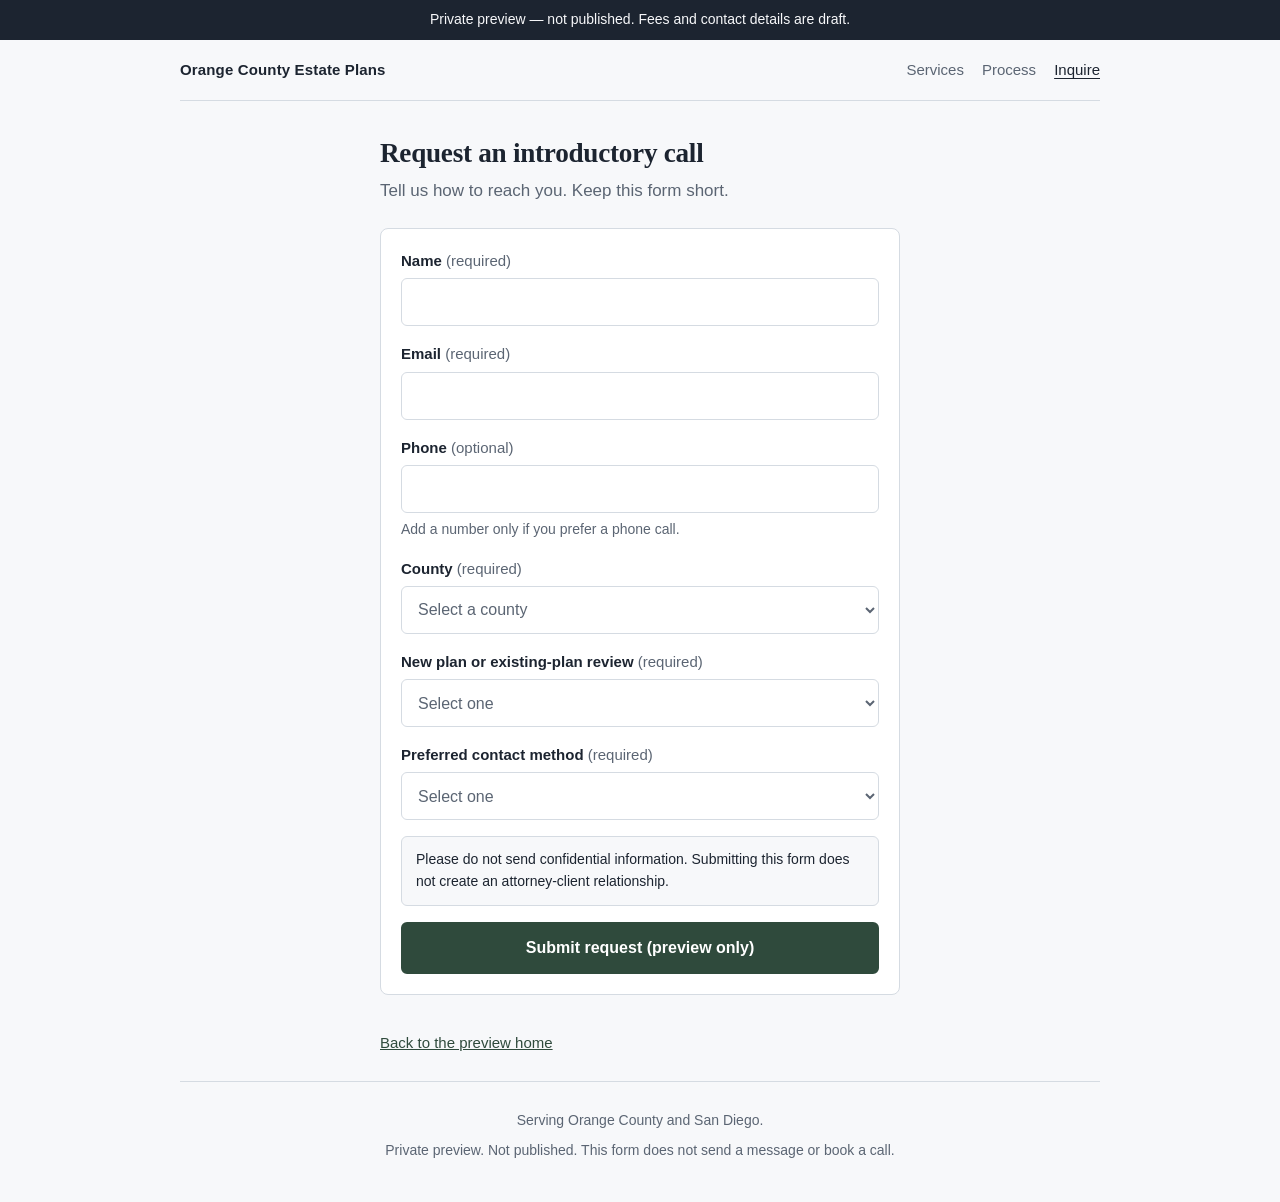
==== inquire.html @ a269a49a "Add an unpublished estate-planning site preview. Replace the self-assessment page on this branch wit" ====
<!DOCTYPE html>
<html lang="en">
<head>
  <meta charset="utf-8">
  <meta name="viewport" content="width=device-width, initial-scale=1">
  <title>Request a call — Orange County Estate Plans (private preview)</title>
  <meta name="description" content="Private unpublished preview. The inquiry form does not send a message or book a call.">
  <meta name="robots" content="noindex, nofollow, noarchive">
  <meta name="referrer" content="no-referrer">
  <meta name="theme-color" content="#F7F8FA">
  <link rel="stylesheet" href="styles.css">
</head>
<body>
  <a class="skip" href="#main">Skip to content</a>
  <p class="banner">Private preview — not published. Fees and contact details are draft.</p>
  <div class="wrap">
    <header class="site">
      <a class="wordmark" href="index.html">Orange County Estate Plans</a>
      <nav aria-label="Sections">
        <a href="index.html#services">Services</a>
        <a href="index.html#process">Process</a>
        <a href="inquire.html" aria-current="page">Inquire</a>
      </nav>
    </header>

    <main id="main" class="form-col">
      <h1 class="page-title">Request an introductory call</h1>
      <p class="lead">Tell us how to reach you. Keep this form short.</p>

      <noscript>
        <p class="notice">JavaScript is off, so this preview cannot show a confirmation. The form still does not email anyone or book a call.</p>
      </noscript>

      <form id="inquiry" method="post" action="inquire.html" novalidate onsubmit="event.preventDefault()">
        <div class="field">
          <label for="name">Name <span class="req">(required)</span></label>
          <input id="name" name="name" type="text" autocomplete="name" required aria-required="true" aria-describedby="name-error">
          <p id="name-error" class="error" hidden></p>
        </div>

        <div class="field">
          <label for="email">Email <span class="req">(required)</span></label>
          <input id="email" name="email" type="email" autocomplete="email" inputmode="email" required aria-required="true" aria-describedby="email-error">
          <p id="email-error" class="error" hidden></p>
        </div>

        <div class="field">
          <label for="phone">Phone <span class="optional">(optional)</span></label>
          <input id="phone" name="phone" type="tel" autocomplete="tel" inputmode="tel" aria-describedby="phone-hint phone-error">
          <p id="phone-hint" class="hint">Add a number only if you prefer a phone call.</p>
          <p id="phone-error" class="error" hidden></p>
        </div>

        <div class="field">
          <label for="county">County <span class="req">(required)</span></label>
          <select id="county" name="county" required aria-required="true" aria-describedby="county-error">
            <option value="">Select a county</option>
            <option value="orange">Orange County</option>
            <option value="san-diego">San Diego</option>
            <option value="other">Other</option>
          </select>
          <p id="county-error" class="error" hidden></p>
        </div>

        <div class="field">
          <label for="interest">New plan or existing-plan review <span class="req">(required)</span></label>
          <select id="interest" name="interest" required aria-required="true" aria-describedby="interest-error">
            <option value="">Select one</option>
            <option value="new">New plan</option>
            <option value="review">Existing-plan review</option>
          </select>
          <p id="interest-error" class="error" hidden></p>
        </div>

        <div class="field">
          <label for="pref">Preferred contact method <span class="req">(required)</span></label>
          <select id="pref" name="pref" required aria-required="true" aria-describedby="pref-error">
            <option value="">Select one</option>
            <option value="email">Email</option>
            <option value="phone">Phone</option>
          </select>
          <p id="pref-error" class="error" hidden></p>
        </div>

        <p class="notice" id="inquiry-notice">Please do not send confidential information. Submitting this form does not create an attorney-client relationship.</p>

        <button class="btn" type="submit" aria-describedby="inquiry-notice">Submit request (preview only)</button>
        <div id="form-status" class="status" role="status" aria-live="polite" tabindex="-1" hidden></div>
      </form>

      <p><a class="back" href="index.html">Back to the preview home</a></p>
    </main>

    <footer>
      <p>Serving Orange County and San Diego.</p>
      <p>Private preview. Not published. This form does not send a message or book a call.</p>
    </footer>
  </div>

  <script>
    (function () {
      var form = document.getElementById("inquiry");
      var statusEl = document.getElementById("form-status");
      var interest = document.getElementById("interest");
      var params = new URLSearchParams(window.location.search);

      if (params.get("matter") === "review") {
        interest.value = "review";
      }

      function digits(value) {
        return value.replace(/\D/g, "");
      }

      function showError(input, message) {
        var err = document.getElementById(input.id + "-error");
        input.setAttribute("aria-invalid", "true");
        err.hidden = false;
        err.textContent = message;
      }

      function clearError(input) {
        var err = document.getElementById(input.id + "-error");
        input.removeAttribute("aria-invalid");
        err.hidden = true;
        err.textContent = "";
      }

      form.addEventListener("submit", function (event) {
        event.preventDefault();

        var name = document.getElementById("name");
        var email = document.getElementById("email");
        var phone = document.getElementById("phone");
        var county = document.getElementById("county");
        var pref = document.getElementById("pref");
        var fields = [name, email, phone, county, interest, pref];
        var first = null;
        var phoneDigits = digits(phone.value);

        fields.forEach(clearError);
        statusEl.hidden = true;
        statusEl.textContent = "";

        function fail(input, message) {
          showError(input, message);
          if (!first) first = input;
        }

        if (name.value.trim().length < 2) fail(name, "Enter your name.");
        if (!/^[^\s@]+@[^\s@]+\.[^\s@]+$/.test(email.value.trim())) {
          fail(email, "Enter an email address.");
        }
        if (!county.value) fail(county, "Select a county.");
        if (!interest.value) fail(interest, "Select new plan or existing-plan review.");
        if (!pref.value) fail(pref, "Select a preferred contact method.");
        if (pref.value === "phone" && (phoneDigits.length < 7 || phoneDigits.length > 15)) {
          fail(phone, "Enter a phone number, or choose email instead.");
        } else if (phone.value.trim() && (phoneDigits.length < 7 || phoneDigits.length > 15)) {
          fail(phone, "Enter a phone number with at least 7 digits, or leave it blank.");
        }

        if (first) {
          first.focus();
          return;
        }

        statusEl.hidden = false;
        statusEl.textContent = "Preview only — not sent. Nothing was emailed, stored, or booked.";
        statusEl.focus();
        if (typeof statusEl.scrollIntoView === "function") {
          statusEl.scrollIntoView({ block: "nearest" });
        }
      });
    }());
  </script>
</body>
</html>
---- styles.css ----
:root {
  --bg: #F7F8FA;
  --surface: #FFFFFF;
  --ink: #1C2430;
  --muted: #5B6573;
  --line: #D5DBE2;
  --accent: #2F4A3C;
  --accent-hover: #243B30;
  --draft-ink: #6B5218;
  --draft-bg: #F4E8C6;
  --error: #7A241E;
  --status-bg: #EEF2EF;
  --radius: 8px;
  --serif: "Iowan Old Style", "Palatino Linotype", Palatino, Georgia, serif;
  --sans: -apple-system, BlinkMacSystemFont, "Segoe UI", Helvetica, Arial, sans-serif;
}

* { box-sizing: border-box; }

html { -webkit-text-size-adjust: 100%; }

body {
  margin: 0;
  font-family: var(--sans);
  color: var(--ink);
  background: var(--bg);
  line-height: 1.55;
  font-size: 17px;
}

.skip {
  position: fixed;
  left: 12px;
  top: 12px;
  z-index: 30;
  padding: 10px 14px;
  background: var(--surface);
  color: var(--ink);
  border-radius: 6px;
  border: 2px solid var(--accent);
  clip: rect(0 0 0 0);
  clip-path: inset(50%);
  height: 1px;
  width: 1px;
  overflow: hidden;
  white-space: nowrap;
}

.skip:focus {
  clip: auto;
  clip-path: none;
  height: auto;
  width: auto;
  overflow: visible;
}

a { color: var(--accent); }

a:focus-visible,
button:focus-visible,
summary:focus-visible,
input:focus-visible,
select:focus-visible {
  outline: 2px solid var(--accent);
  outline-offset: 3px;
}

.banner {
  position: sticky;
  top: 0;
  z-index: 5;
  margin: 0;
  background: var(--ink);
  color: #F7F8FA;
  font-size: 14px;
  line-height: 1.4;
  text-align: center;
  padding: 10px 16px;
}

.wrap {
  max-width: 960px;
  margin: 0 auto;
  padding: 0 20px;
}

.col { max-width: 680px; margin: 0 auto; }

.form-col { max-width: 520px; margin: 0 auto; }

header.site {
  display: flex;
  align-items: center;
  justify-content: space-between;
  gap: 12px 20px;
  flex-wrap: wrap;
  padding: 8px 0;
  border-bottom: 1px solid var(--line);
}

.wordmark {
  font-weight: 600;
  font-size: 15px;
  letter-spacing: 0.01em;
  text-decoration: none;
  color: var(--ink);
  min-height: 44px;
  display: inline-flex;
  align-items: center;
}

nav {
  display: flex;
  flex-wrap: wrap;
  gap: 4px 18px;
}

nav a {
  color: var(--muted);
  text-decoration: none;
  font-size: 15px;
  min-height: 44px;
  display: inline-flex;
  align-items: center;
}

nav a:hover,
nav a:focus-visible,
nav a[aria-current="page"] {
  color: var(--ink);
  text-decoration: underline;
  text-underline-offset: 3px;
}

.hero { padding: 40px 0 8px; }

h1 {
  font-family: var(--serif);
  font-weight: 500;
  font-size: clamp(1.85rem, 4.6vw, 2.45rem);
  line-height: 1.22;
  letter-spacing: -0.01em;
  margin: 0 0 16px;
  text-wrap: balance;
}

h2 {
  font-size: 1.15rem;
  font-weight: 600;
  margin: 0 0 16px;
  letter-spacing: 0.01em;
}

.sub,
.lead {
  color: var(--muted);
  margin: 0 0 24px;
  max-width: 40em;
}

.sub { font-size: 1.05rem; }

.btn {
  display: flex;
  width: 100%;
  align-items: center;
  justify-content: center;
  text-align: center;
  background: var(--accent);
  color: #fff;
  text-decoration: none;
  padding: 12px 18px;
  border-radius: 6px;
  font: inherit;
  font-size: 16px;
  font-weight: 600;
  border: 2px solid var(--accent);
  cursor: pointer;
  min-height: 48px;
}

.btn:hover { background: var(--accent-hover); border-color: var(--accent-hover); color: #fff; }

.btn-note {
  display: block;
  margin: 10px 0 0;
  font-size: 14px;
  color: var(--muted);
}

section { padding: 40px 0; border-top: 1px solid var(--line); }

.steps {
  list-style: none;
  padding: 0;
  margin: 0;
  display: grid;
  gap: 12px;
}

.steps li {
  background: var(--surface);
  border: 1px solid var(--line);
  border-radius: var(--radius);
  padding: 14px 16px;
  display: grid;
  grid-template-columns: 32px 1fr;
  gap: 12px;
  align-items: center;
  min-height: 52px;
}

.num {
  width: 32px;
  height: 32px;
  border-radius: 50%;
  background: var(--bg);
  border: 1px solid var(--line);
  display: flex;
  align-items: center;
  justify-content: center;
  font-size: 14px;
  font-weight: 600;
  color: var(--accent);
}

.step-label { font-weight: 600; }

.service-copy { margin: 0 0 20px; }

.fees {
  background: var(--surface);
  border: 1px solid var(--line);
  border-radius: var(--radius);
  padding: 20px;
}

.badge {
  display: inline-block;
  margin: 0 0 16px;
  background: var(--draft-bg);
  color: var(--draft-ink);
  font-size: 13px;
  font-weight: 600;
  line-height: 1.35;
  padding: 6px 10px;
  border-radius: 999px;
}

.fee-grid {
  display: grid;
  grid-template-columns: 1fr;
  gap: 12px;
  margin: 0 0 16px;
}

.fee-card {
  border: 1px solid var(--line);
  border-radius: 6px;
  padding: 14px;
  background: var(--bg);
  margin: 0;
}

.fee-card h3 {
  margin: 0;
  font-size: 15px;
  font-weight: 600;
}

.price {
  margin: 6px 0 0;
  font-size: 1.45rem;
  font-weight: 600;
  letter-spacing: -0.02em;
}

.fee-note {
  margin: 8px 0 0;
  font-size: 14px;
  color: var(--muted);
}

.fees p { margin: 0 0 12px; }

.fees p:last-child { margin-bottom: 0; }

.review-link {
  margin: 16px 0 0;
  font-size: 16px;
}

.review-link a { text-underline-offset: 3px; }

details {
  background: var(--surface);
  border: 1px solid var(--line);
  border-radius: var(--radius);
  padding: 4px 16px 12px;
  margin: 0 0 10px;
}

summary {
  cursor: pointer;
  font-weight: 600;
  min-height: 48px;
  display: flex;
  align-items: center;
}

details p { margin: 0 0 10px; }

details .btn-note { margin-top: 0; }

.cta-band {
  background: var(--surface);
  border: 1px solid var(--line);
  border-radius: var(--radius);
  padding: 28px 20px;
  text-align: center;
}

.cta-band p:first-child {
  margin: 0 0 16px;
  font-size: 1.05rem;
}

.page-title { margin: 36px 0 8px; font-size: 1.7rem; font-weight: 600; }

form {
  background: var(--surface);
  border: 1px solid var(--line);
  border-radius: var(--radius);
  padding: 20px;
}

.field { margin: 0 0 16px; }

label {
  display: block;
  font-size: 15px;
  font-weight: 600;
  margin: 0 0 6px;
}

.optional,
.req {
  font-weight: 400;
  color: var(--muted);
}

input,
select {
  width: 100%;
  min-height: 48px;
  padding: 10px 12px;
  border: 1px solid var(--line);
  border-radius: 6px;
  font: inherit;
  font-size: 16px;
  background: #fff;
  color: var(--ink);
}

select:invalid { color: var(--muted); }

option { color: var(--ink); }

.hint,
.error {
  margin: 6px 0 0;
  font-size: 14px;
}

.hint { color: var(--muted); }

.error { color: var(--error); }

[aria-invalid="true"] { border-color: var(--error); }

.notice {
  margin: 0 0 16px;
  font-size: 14px;
  color: var(--ink);
  background: var(--bg);
  border: 1px solid var(--line);
  border-radius: 6px;
  padding: 12px 14px;
}

.status {
  margin: 16px 0 0;
  padding: 12px 14px;
  background: var(--status-bg);
  border: 1px solid var(--line);
  border-radius: 6px;
  font-size: 16px;
  font-weight: 600;
  color: var(--accent);
}

.status[hidden],
.error[hidden] { display: none; }

.status:focus {
  outline: 2px solid var(--accent);
  outline-offset: 3px;
}

.back {
  display: inline-flex;
  align-items: center;
  min-height: 44px;
  margin-top: 8px;
  font-size: 15px;
}

footer {
  padding: 28px 0 calc(40px + env(safe-area-inset-bottom));
  font-size: 14px;
  color: var(--muted);
  text-align: center;
  border-top: 1px solid var(--line);
}

footer p { margin: 0 0 8px; }

footer p:last-child { margin-bottom: 0; }

@media (min-width: 640px) {
  .fee-grid { grid-template-columns: repeat(3, 1fr); }
}

@media (min-width: 720px) {
  .hero { padding: 56px 0 16px; }
  section { padding: 56px 0; }
  .btn { display: inline-flex; width: auto; min-width: 280px; }
  form .btn { display: flex; width: 100%; min-width: 0; }
  .cta-band { padding: 32px 28px; }
}

@media (forced-colors: active) {
  .banner,
  .btn,
  .badge { border: 1px solid CanvasText; }
}
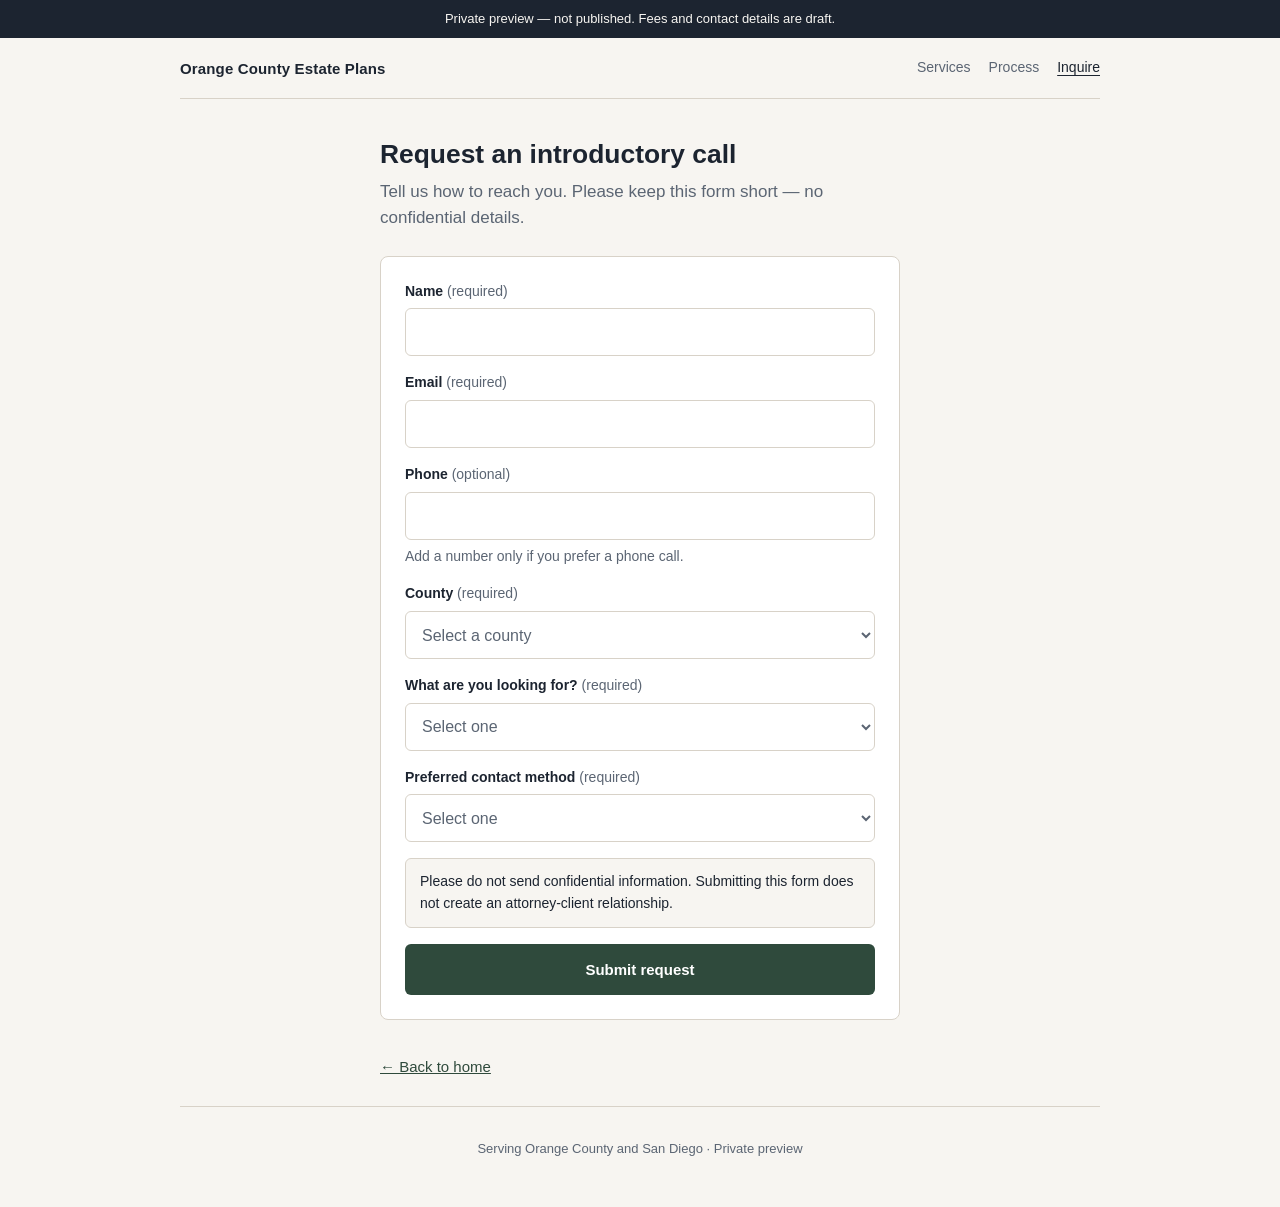
==== commit de9603d7: "Match the private preview to the DER-42 visual system. Use the paper background, green calls to acti" ====
--- a/inquire.html
+++ b/inquire.html
@@ -7,12 +7,12 @@
   <meta name="description" content="Private unpublished preview. The inquiry form does not send a message or book a call.">
   <meta name="robots" content="noindex, nofollow, noarchive">
   <meta name="referrer" content="no-referrer">
-  <meta name="theme-color" content="#F7F8FA">
+  <meta name="theme-color" content="#F7F5F1">
   <link rel="stylesheet" href="styles.css">
 </head>
 <body>
   <a class="skip" href="#main">Skip to content</a>
-  <p class="banner">Private preview — not published. Fees and contact details are draft.</p>
+  <p class="banner" role="region" aria-label="Preview notice">Private preview — not published. Fees and contact details are draft.</p>
   <div class="wrap">
     <header class="site">
       <a class="wordmark" href="index.html">Orange County Estate Plans</a>
@@ -25,7 +25,7 @@
 
     <main id="main" class="form-col">
       <h1 class="page-title">Request an introductory call</h1>
-      <p class="lead">Tell us how to reach you. Keep this form short.</p>
+      <p class="lead">Tell us how to reach you. Please keep this form short — no confidential details.</p>
 
       <noscript>
         <p class="notice">JavaScript is off, so this preview cannot show a confirmation. The form still does not email anyone or book a call.</p>
@@ -63,10 +63,10 @@
         </div>
 
         <div class="field">
-          <label for="interest">New plan or existing-plan review <span class="req">(required)</span></label>
+          <label for="interest">What are you looking for? <span class="req">(required)</span></label>
           <select id="interest" name="interest" required aria-required="true" aria-describedby="interest-error">
             <option value="">Select one</option>
-            <option value="new">New plan</option>
+            <option value="new">New estate plan</option>
             <option value="review">Existing-plan review</option>
           </select>
           <p id="interest-error" class="error" hidden></p>
@@ -84,16 +84,15 @@
 
         <p class="notice" id="inquiry-notice">Please do not send confidential information. Submitting this form does not create an attorney-client relationship.</p>
 
-        <button class="btn" type="submit" aria-describedby="inquiry-notice">Submit request (preview only)</button>
+        <button class="btn" type="submit" aria-describedby="inquiry-notice">Submit request</button>
         <div id="form-status" class="status" role="status" aria-live="polite" tabindex="-1" hidden></div>
       </form>
 
-      <p><a class="back" href="index.html">Back to the preview home</a></p>
+      <p><a class="back" href="index.html">← Back to home</a></p>
     </main>
 
     <footer>
-      <p>Serving Orange County and San Diego.</p>
-      <p>Private preview. Not published. This form does not send a message or book a call.</p>
+      <p>Serving Orange County and San Diego · Private preview</p>
     </footer>
   </div>
 
--- a/styles.css
+++ b/styles.css
@@ -1,12 +1,12 @@
 :root {
-  --bg: #F7F8FA;
+  --bg: #F7F5F1;
   --surface: #FFFFFF;
   --ink: #1C2430;
   --muted: #5B6573;
-  --line: #D5DBE2;
+  --line: #D8D2C8;
   --accent: #2F4A3C;
   --accent-hover: #243B30;
-  --draft-ink: #6B5218;
+  --draft-ink: #8A6A1F;
   --draft-bg: #F4E8C6;
   --error: #7A241E;
   --status-bg: #EEF2EF;
@@ -71,8 +71,8 @@
   z-index: 5;
   margin: 0;
   background: var(--ink);
-  color: #F7F8FA;
-  font-size: 14px;
+  color: #F7F5F1;
+  font-size: 13px;
   line-height: 1.4;
   text-align: center;
   padding: 10px 16px;
@@ -118,7 +118,7 @@
 nav a {
   color: var(--muted);
   text-decoration: none;
-  font-size: 15px;
+  font-size: 14px;
   min-height: 44px;
   display: inline-flex;
   align-items: center;
@@ -132,14 +132,13 @@
   text-underline-offset: 3px;
 }
 
-.hero { padding: 40px 0 8px; }
+.hero { padding: 40px 0 28px; }
 
 h1 {
   font-family: var(--serif);
-  font-weight: 500;
-  font-size: clamp(1.85rem, 4.6vw, 2.45rem);
-  line-height: 1.22;
-  letter-spacing: -0.01em;
+  font-weight: 400;
+  font-size: clamp(1.85rem, 4.5vw, 2.45rem);
+  line-height: 1.2;
   margin: 0 0 16px;
   text-wrap: balance;
 }
@@ -147,7 +146,7 @@
 h2 {
   font-size: 1.15rem;
   font-weight: 600;
-  margin: 0 0 16px;
+  margin: 0 0 20px;
   letter-spacing: 0.01em;
 }
 
@@ -169,22 +168,22 @@
   background: var(--accent);
   color: #fff;
   text-decoration: none;
-  padding: 12px 18px;
+  padding: 14px 22px;
   border-radius: 6px;
   font: inherit;
-  font-size: 16px;
-  font-weight: 600;
-  border: 2px solid var(--accent);
+  font-size: 15px;
+  font-weight: 600;
+  border: none;
   cursor: pointer;
-  min-height: 48px;
-}
-
-.btn:hover { background: var(--accent-hover); border-color: var(--accent-hover); color: #fff; }
+  min-height: 44px;
+}
+
+.btn:hover { background: var(--accent-hover); color: #fff; }
 
 .btn-note {
   display: block;
   margin: 10px 0 0;
-  font-size: 14px;
+  font-size: 13px;
   color: var(--muted);
 }
 
@@ -195,31 +194,30 @@
   padding: 0;
   margin: 0;
   display: grid;
+  gap: 14px;
+}
+
+.steps li {
+  background: var(--surface);
+  border: 1px solid var(--line);
+  border-radius: var(--radius);
+  padding: 16px 18px;
+  display: grid;
+  grid-template-columns: 28px 1fr;
   gap: 12px;
-}
-
-.steps li {
-  background: var(--surface);
-  border: 1px solid var(--line);
-  border-radius: var(--radius);
-  padding: 14px 16px;
-  display: grid;
-  grid-template-columns: 32px 1fr;
-  gap: 12px;
-  align-items: center;
-  min-height: 52px;
+  align-items: center;
 }
 
 .num {
-  width: 32px;
-  height: 32px;
+  width: 28px;
+  height: 28px;
   border-radius: 50%;
   background: var(--bg);
   border: 1px solid var(--line);
   display: flex;
   align-items: center;
   justify-content: center;
-  font-size: 14px;
+  font-size: 13px;
   font-weight: 600;
   color: var(--accent);
 }
@@ -240,10 +238,10 @@
   margin: 0 0 16px;
   background: var(--draft-bg);
   color: var(--draft-ink);
-  font-size: 13px;
+  font-size: 12px;
   font-weight: 600;
   line-height: 1.35;
-  padding: 6px 10px;
+  padding: 4px 10px;
   border-radius: 999px;
 }
 
@@ -264,26 +262,27 @@
 
 .fee-card h3 {
   margin: 0;
-  font-size: 15px;
-  font-weight: 600;
+  font-size: 13px;
+  font-weight: 400;
+  color: var(--muted);
 }
 
 .price {
-  margin: 6px 0 0;
-  font-size: 1.45rem;
-  font-weight: 600;
-  letter-spacing: -0.02em;
+  margin: 4px 0 2px;
+  font-size: 1.35rem;
+  font-weight: 600;
+  color: var(--ink);
 }
 
 .fee-note {
-  margin: 8px 0 0;
-  font-size: 14px;
-  color: var(--muted);
-}
-
-.fees p { margin: 0 0 12px; }
-
-.fees p:last-child { margin-bottom: 0; }
+  margin: 0;
+  font-size: 13px;
+  color: var(--muted);
+}
+
+.fees > p:not(.badge) { margin: 0 0 10px; font-size: 15px; color: var(--muted); }
+
+.fees > p:last-child { margin-bottom: 0; }
 
 .review-link {
   margin: 16px 0 0;
@@ -296,7 +295,7 @@
   background: var(--surface);
   border: 1px solid var(--line);
   border-radius: var(--radius);
-  padding: 4px 16px 12px;
+  padding: 8px 16px 14px;
   margin: 0 0 10px;
 }
 
@@ -325,20 +324,25 @@
   font-size: 1.05rem;
 }
 
-.page-title { margin: 36px 0 8px; font-size: 1.7rem; font-weight: 600; }
+.page-title {
+  margin: 40px 0 8px;
+  font-family: var(--sans);
+  font-size: 1.65rem;
+  font-weight: 600;
+}
 
 form {
   background: var(--surface);
   border: 1px solid var(--line);
   border-radius: var(--radius);
-  padding: 20px;
+  padding: 24px;
 }
 
 .field { margin: 0 0 16px; }
 
 label {
   display: block;
-  font-size: 15px;
+  font-size: 14px;
   font-weight: 600;
   margin: 0 0 6px;
 }
@@ -416,8 +420,8 @@
 }
 
 footer {
-  padding: 28px 0 calc(40px + env(safe-area-inset-bottom));
-  font-size: 14px;
+  padding: 32px 0 calc(48px + env(safe-area-inset-bottom));
+  font-size: 13px;
   color: var(--muted);
   text-align: center;
   border-top: 1px solid var(--line);
@@ -432,8 +436,8 @@
 }
 
 @media (min-width: 720px) {
-  .hero { padding: 56px 0 16px; }
-  section { padding: 56px 0; }
+  .hero { padding: 56px 0 40px; }
+  section { padding: 48px 0; }
   .btn { display: inline-flex; width: auto; min-width: 280px; }
   form .btn { display: flex; width: 100%; min-width: 0; }
   .cta-band { padding: 32px 28px; }
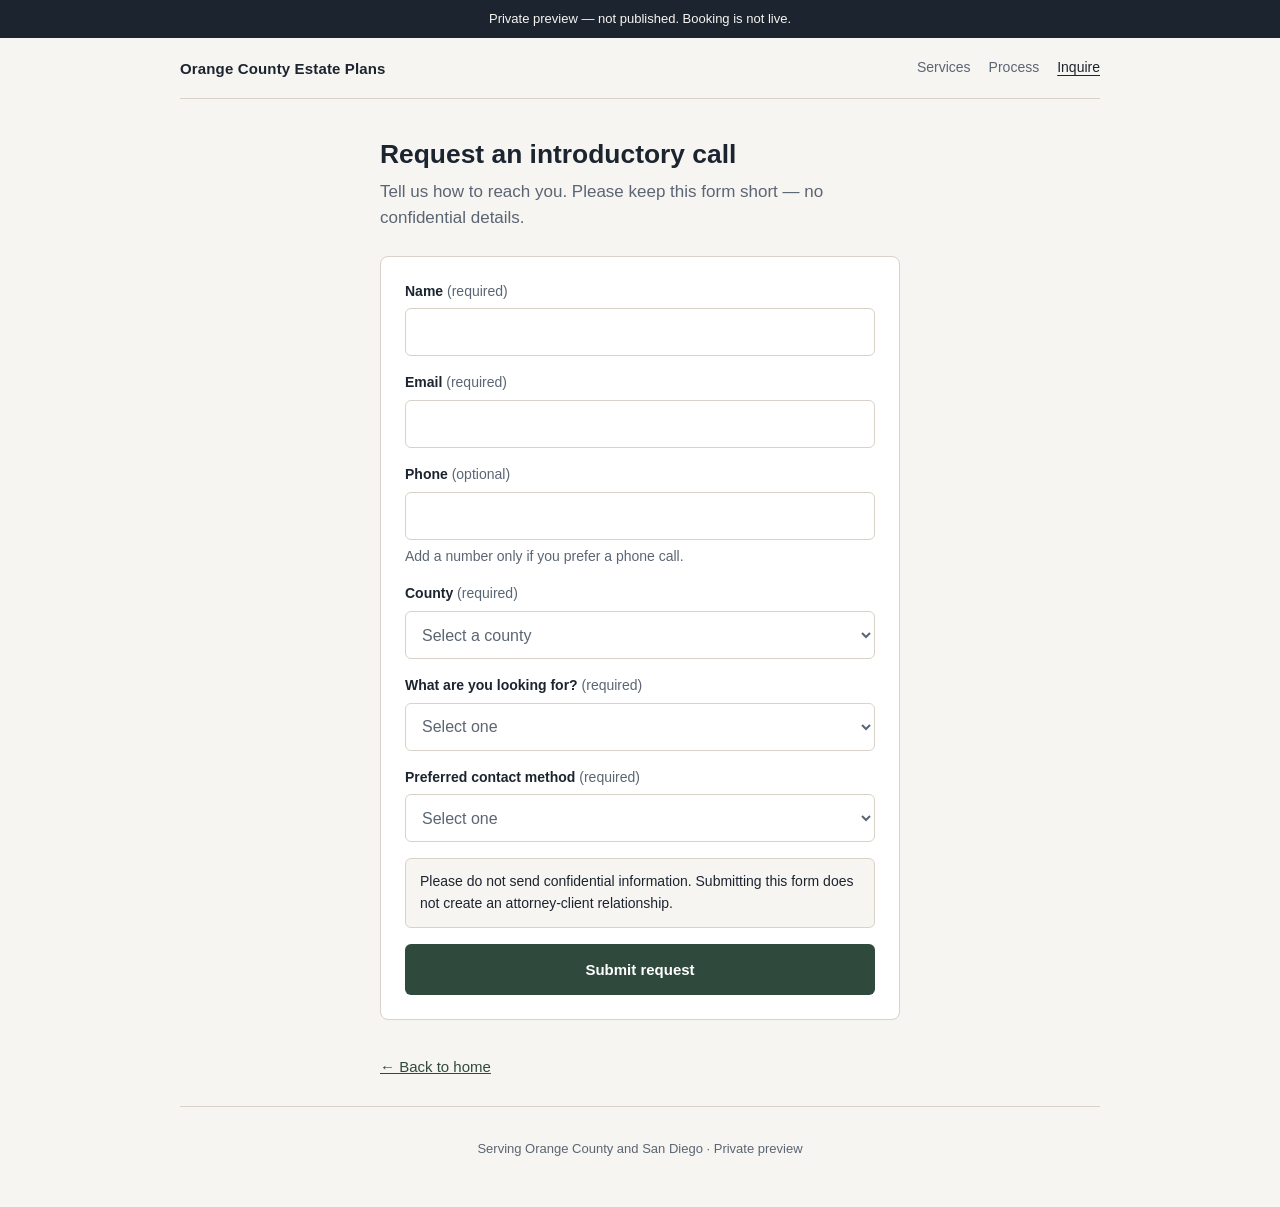
==== commit 58b62bf4: "Mark proposed fees as approved for this unpublished preview. The fee badge and README no longer say " ====
--- a/inquire.html
+++ b/inquire.html
@@ -12,7 +12,7 @@
 </head>
 <body>
   <a class="skip" href="#main">Skip to content</a>
-  <p class="banner" role="region" aria-label="Preview notice">Private preview — not published. Fees and contact details are draft.</p>
+  <p class="banner" role="region" aria-label="Preview notice">Private preview — not published. Booking is not live.</p>
   <div class="wrap">
     <header class="site">
       <a class="wordmark" href="index.html">Orange County Estate Plans</a>
--- a/styles.css
+++ b/styles.css
@@ -280,6 +280,8 @@
   color: var(--muted);
 }
 
+.fee-note + .fee-note { margin-top: 6px; }
+
 .fees > p:not(.badge) { margin: 0 0 10px; font-size: 15px; color: var(--muted); }
 
 .fees > p:last-child { margin-bottom: 0; }
